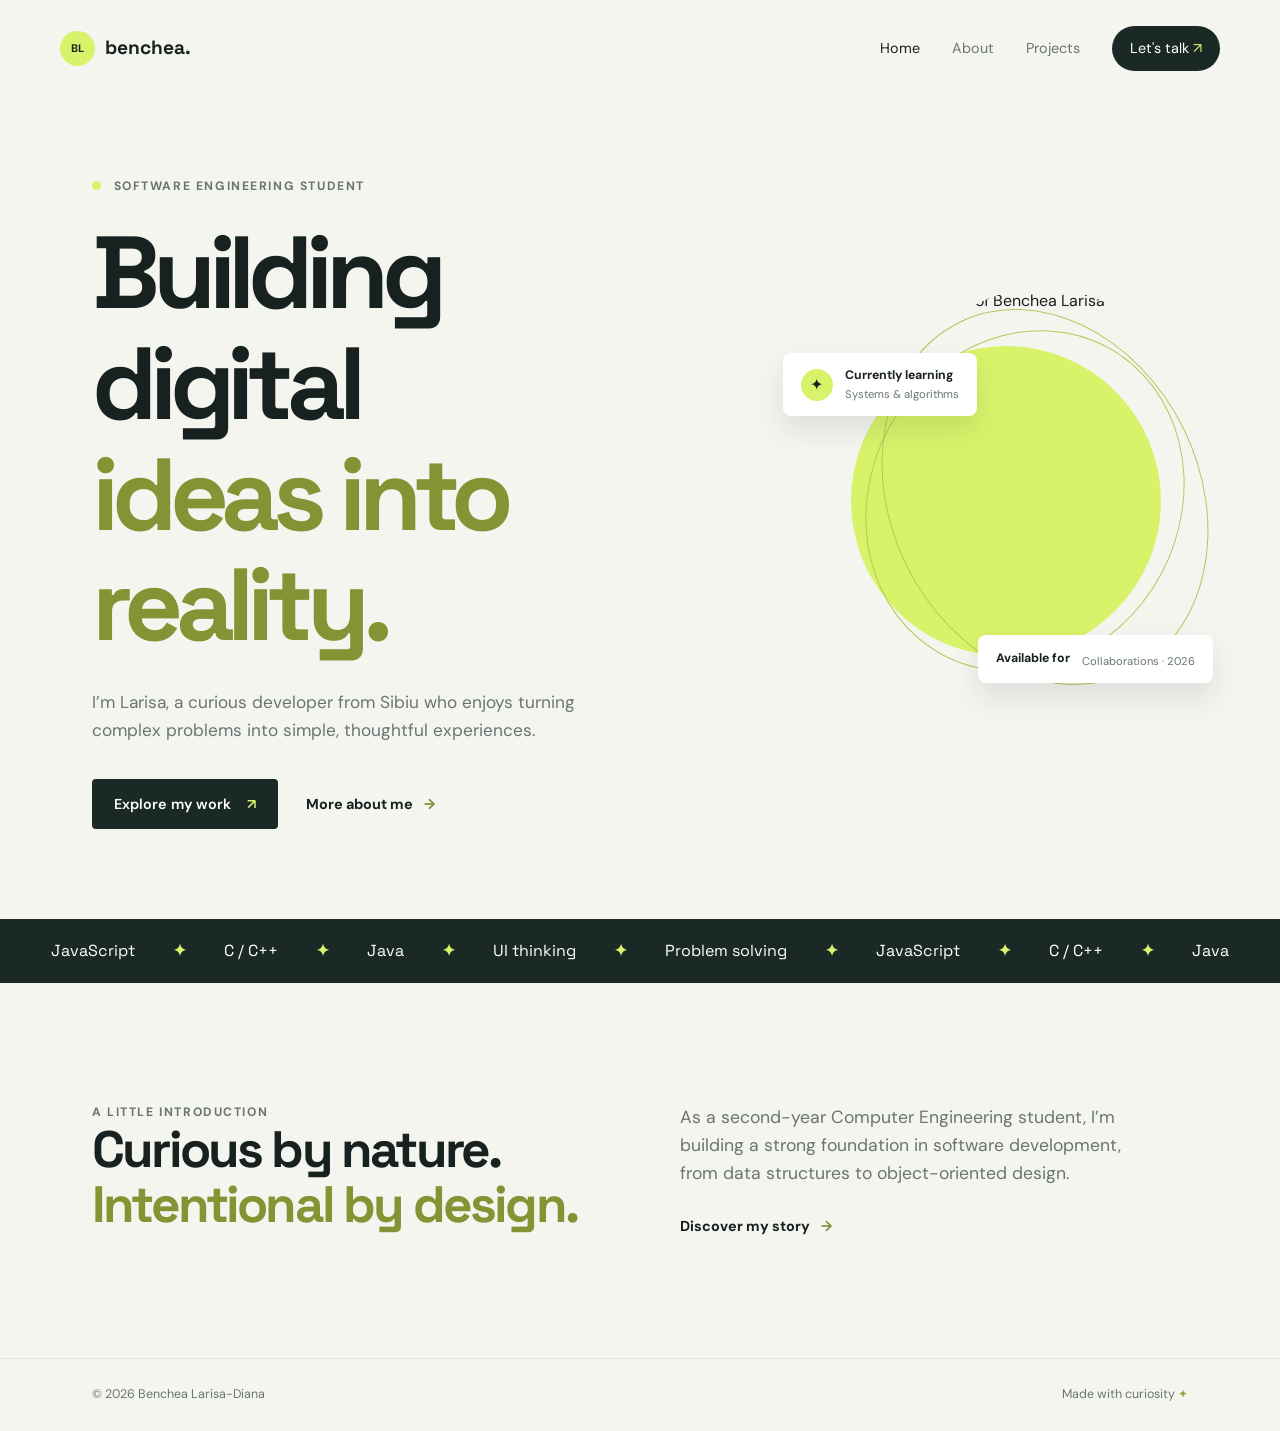
==== index.html @ 2c6b7c79 "major changes regarding the project: how it is structured, added multiple pages" ====
<!doctype html>
<html lang="en">
<head>
  <meta charset="UTF-8">
  <meta name="viewport" content="width=device-width, initial-scale=1">
  <meta name="description" content="Benchea Larisa-Diana — software engineering student and developer portfolio.">
  <title>Benchea Larisa-Diana | Portfolio</title>
  <link rel="preconnect" href="https://fonts.googleapis.com">
  <link rel="preconnect" href="https://fonts.gstatic.com" crossorigin>
  <link href="https://fonts.googleapis.com/css2?family=DM+Sans:wght@400;500;600;700&family=Space+Grotesk:wght@500;600;700&display=swap" rel="stylesheet">
  <link rel="stylesheet" href="css/style.css">
</head>
<body>
  <header class="site-header">
    <a class="brand" href="index.html" aria-label="Benchea Larisa-Diana home"><span>BL</span><strong>benchea.</strong></a>
    <button class="menu-toggle" type="button" aria-expanded="false" aria-controls="site-nav"><span></span><span></span><span></span><span class="sr-only">Toggle navigation</span></button>
    <nav id="site-nav" class="site-nav" aria-label="Main navigation">
      <a class="active" href="index.html">Home</a><a href="about.html">About</a><a href="projects.html">Projects</a><a class="nav-cta" href="contact.html">Let's talk <span aria-hidden="true">↗</span></a>
    </nav>
  </header>

  <main>
    <section class="hero container">
      <div class="hero-copy reveal">
        <p class="eyebrow"><span class="eyebrow-dot"></span> Software engineering student</p>
        <h1>Building digital<br><em>ideas into reality.</em></h1>
        <p class="hero-intro">I’m Larisa, a curious developer from Sibiu who enjoys turning complex problems into simple, thoughtful experiences.</p>
        <div class="button-row"><a class="button button-primary" href="projects.html">Explore my work <span aria-hidden="true">↗</span></a><a class="text-link" href="about.html">More about me <span aria-hidden="true">→</span></a></div>
      </div>
      <div class="hero-visual reveal">
        <div class="portrait-wrap"><img src="assets/profile.jpg" alt="Portrait of Benchea Larisa-Diana"><span class="orbit orbit-one"></span><span class="orbit orbit-two"></span></div>
        <div class="floating-note note-top"><span class="note-icon">✦</span><div><strong>Currently learning</strong><small>Systems &amp; algorithms</small></div></div>
        <div class="floating-note note-bottom"><strong>Available for</strong><small>Collaborations · 2026</small></div>
      </div>
    </section>

    <section class="marquee-band" aria-label="Skills">
      <div class="marquee-track"><span>JavaScript</span><b>✦</b><span>C / C++</span><b>✦</b><span>Java</span><b>✦</b><span>UI thinking</span><b>✦</b><span>Problem solving</span><b>✦</b><span>JavaScript</span><b>✦</b><span>C / C++</span><b>✦</b><span>Java</span></div>
    </section>

    <section class="intro-section container reveal">
      <div><p class="eyebrow">A little introduction</p><h2>Curious by nature.<br><em>Intentional by design.</em></h2></div>
      <div class="intro-text"><p>As a second-year Computer Engineering student, I’m building a strong foundation in software development, from data structures to object-oriented design.</p><a class="text-link" href="about.html">Discover my story <span aria-hidden="true">→</span></a></div>
    </section>
  </main>
  <footer class="site-footer"><div class="container footer-inner"><span>© <span data-year></span> Benchea Larisa-Diana</span><span>Made with curiosity <span class="accent">✦</span></span></div></footer>
  <script src="js/script.js"></script>
</body>
</html>
---- css/style.css ----
:root {
  --ink: #17211f;
  --muted: #687572;
  --paper: #f5f5f0;
  --card: #fff;
  --lime: #d8f36a;
  --line: #dfe4df;
  --dark: #1b2926;
}
* {
  box-sizing: border-box;
  margin: 0;
  padding: 0;
}
html {
  scroll-behavior: smooth;
}
body {
  background: var(--paper);
  color: var(--ink);
  font-family: "DM Sans", sans-serif;
  line-height: 1.6;
}
h1,
h2,
.brand strong {
  font-family: "Space Grotesk", sans-serif;
  line-height: 1.08;
}
h1 {
  font-size: clamp(3.3rem, 8vw, 7.5rem);
  letter-spacing: -0.07em;
}
h2 {
  font-size: clamp(2.1rem, 4vw, 4rem);
  letter-spacing: -0.055em;
}
em {
  color: #839435;
  font-style: normal;
}
.container {
  max-width: 1160px;
  margin: 0 auto;
  padding-left: 32px;
  padding-right: 32px;
}
.site-header {
  align-items: center;
  display: flex;
  justify-content: space-between;
  margin: auto;
  max-width: 1224px;
  padding: 26px 32px;
  position: relative;
  z-index: 10;
}
.brand {
  align-items: center;
  color: var(--ink);
  display: flex;
  gap: 10px;
  text-decoration: none;
}
.brand span {
  align-items: center;
  background: var(--lime);
  border-radius: 50%;
  display: flex;
  font-size: 11px;
  font-weight: 700;
  height: 35px;
  justify-content: center;
  width: 35px;
}
.brand strong {
  font-size: 1.2rem;
}
.site-nav {
  align-items: center;
  display: flex;
  gap: 32px;
}
.site-nav a {
  color: var(--muted);
  font-size: 0.9rem;
  text-decoration: none;
  transition: color 0.2s;
}
.site-nav a:hover,
.site-nav a.active {
  color: var(--ink);
}
.nav-cta {
  background: var(--dark);
  border-radius: 30px;
  color: #fff !important;
  padding: 11px 18px;
}
.nav-cta span {
  color: var(--lime);
}
.menu-toggle {
  background: none;
  border: 0;
  display: none;
}
.sr-only {
  height: 1px;
  overflow: hidden;
  position: absolute;
  width: 1px;
}
.hero {
  align-items: center;
  display: grid;
  gap: 50px;
  grid-template-columns: 1.1fr 0.9fr;
  min-height: 650px;
  padding-bottom: 90px;
  padding-top: 80px;
}
.eyebrow {
  color: var(--muted);
  font-size: 0.76rem;
  font-weight: 700;
  letter-spacing: 0.13em;
  text-transform: uppercase;
}
.eyebrow-dot {
  background: var(--lime);
  border-radius: 50%;
  display: inline-block;
  height: 9px;
  margin-right: 8px;
  width: 9px;
}
.hero h1 {
  margin: 22px 0 28px;
}
.hero-intro,
.page-lead {
  color: var(--muted);
  font-size: 1.08rem;
  max-width: 510px;
}
.button-row {
  align-items: center;
  display: flex;
  gap: 28px;
  margin-top: 35px;
}
.button {
  border: 0;
  border-radius: 4px;
  cursor: pointer;
  display: inline-block;
  font: 600 0.9rem "DM Sans";
  padding: 16px 22px;
  text-decoration: none;
  transition:
    transform 0.2s,
    box-shadow 0.2s;
}
.button:hover {
  box-shadow: 0 10px 20px #17211f1c;
  transform: translateY(-3px);
}
.button-primary {
  background: var(--dark);
  color: #fff;
}
.button-primary span {
  color: var(--lime);
  margin-left: 12px;
}
.text-link {
  color: var(--ink);
  font-size: 0.9rem;
  font-weight: 700;
  text-decoration: none;
}
.text-link span {
  color: #80913a;
  margin-left: 8px;
}
.hero-visual {
  justify-self: end;
  position: relative;
}
.portrait-wrap {
  height: 430px;
  position: relative;
  width: 365px;
}
.portrait-wrap:before {
  background: var(--lime);
  border-radius: 50%;
  content: "";
  height: 310px;
  left: 28px;
  position: absolute;
  top: 58px;
  width: 310px;
}
.portrait-wrap img {
  border-radius: 190px 190px 24px 24px;
  filter: grayscale(12%);
  height: 390px;
  object-fit: cover;
  position: absolute;
  right: 3px;
  top: 0;
  width: 285px;
  z-index: 1;
}
.orbit {
  border: 1px solid #b3c85a;
  border-radius: 50%;
  height: 390px;
  position: absolute;
  right: -12px;
  top: 14px;
  transform: rotate(-26deg);
  width: 310px;
}
.orbit-two {
  height: 350px;
  right: 8px;
  top: 38px;
  transform: rotate(28deg);
}
.floating-note {
  align-items: center;
  background: #fff;
  border-radius: 8px;
  box-shadow: 0 14px 28px #17211f1a;
  display: flex;
  gap: 12px;
  padding: 15px 18px;
  position: absolute;
  z-index: 2;
}
.floating-note strong,
.floating-note small {
  display: block;
  line-height: 1.25;
}
.floating-note strong {
  font-size: 0.77rem;
}
.floating-note small {
  color: var(--muted);
  font-size: 0.7rem;
  margin-top: 4px;
}
.note-top {
  left: -40px;
  top: 65px;
}
.note-icon {
  align-items: center;
  background: var(--lime);
  border-radius: 50%;
  display: flex;
  height: 32px;
  justify-content: center;
  width: 32px;
}
.note-bottom {
  bottom: 35px;
  right: -25px;
}
.marquee-band {
  background: var(--dark);
  color: #fff;
  overflow: hidden;
  padding: 19px 0;
}
.marquee-track {
  align-items: center;
  display: flex;
  gap: 38px;
  justify-content: center;
  min-width: max-content;
}
.marquee-track span {
  font-family: "Space Grotesk";
  font-size: 1rem;
}
.marquee-track b {
  color: var(--lime);
}
.intro-section {
  display: grid;
  gap: 80px;
  grid-template-columns: 1fr 1fr;
  padding-bottom: 120px;
  padding-top: 120px;
}
.intro-text {
  align-self: end;
  color: var(--muted);
  font-size: 1.1rem;
  max-width: 460px;
}
.intro-text .text-link {
  display: block;
  margin-top: 28px;
}
.site-footer {
  border-top: 1px solid var(--line);
  color: var(--muted);
  font-size: 0.78rem;
}
.footer-inner {
  display: flex;
  justify-content: space-between;
  padding-bottom: 26px;
  padding-top: 26px;
}
.accent {
  color: #93a840;
}
.page-hero {
  padding-bottom: 90px;
  padding-top: 100px;
}
.page-hero h1 {
  margin: 22px 0 24px;
}
.about-grid {
  align-items: center;
  display: grid;
  gap: 100px;
  grid-template-columns: 1fr 1fr;
  padding-bottom: 125px;
}
.about-photo {
  position: relative;
}
.about-photo img {
  height: 470px;
  object-fit: cover;
  width: 100%;
}
.photo-label {
  background: var(--lime);
  bottom: 0;
  font-size: 0.78rem;
  font-weight: 700;
  left: 0;
  padding: 13px 18px;
  position: absolute;
}
.photo-label span {
  margin-left: 25px;
}
.about-copy {
  color: var(--muted);
  font-size: 1.05rem;
}
.about-copy p + p {
  margin-top: 22px;
}
.signature {
  color: var(--ink);
  font-family: "Space Grotesk";
  font-size: 3rem;
  margin-top: 30px;
}
.signature span {
  color: #9bac40;
  font-size: 1.3rem;
}
.section-pad {
  background: #edf0e9;
  padding: 90px 0;
}
.timeline {
  margin-top: 50px;
}
.timeline-item {
  border-top: 1px solid #cdd5cc;
  display: grid;
  gap: 50px;
  grid-template-columns: 150px 1fr;
  padding: 30px 0;
}
.timeline-date {
  color: #89933f;
  font-size: 0.78rem;
  font-weight: 700;
  letter-spacing: 0.05em;
  text-transform: uppercase;
}
.timeline-item h2 {
  font-size: 1.5rem;
}
.timeline-place {
  color: #89933f;
  font-size: 0.83rem;
  margin: 8px 0;
}
.timeline-item p:last-child {
  color: var(--muted);
  max-width: 600px;
}
.skills-section {
  display: grid;
  gap: 90px;
  grid-template-columns: 1fr 1fr;
  padding-bottom: 120px;
  padding-top: 120px;
}
.skill-list {
  display: grid;
  grid-template-columns: 1fr 1fr;
}
.skill-list span {
  border-bottom: 1px solid var(--line);
  color: var(--muted);
  font-size: 0.8rem;
  padding: 20px 0;
}
.skill-list strong {
  color: var(--ink);
  display: block;
  font-size: 1rem;
  margin-top: 5px;
}
.projects-section {
  padding-bottom: 120px;
}
.project-toolbar {
  align-items: center;
  border-bottom: 1px solid var(--line);
  display: flex;
  justify-content: space-between;
  margin-bottom: 35px;
  padding-bottom: 18px;
}
.filter-group {
  display: flex;
  gap: 8px;
}
.filter-button {
  background: transparent;
  border: 1px solid transparent;
  border-radius: 30px;
  color: var(--muted);
  cursor: pointer;
  font: 500 0.8rem "DM Sans";
  padding: 9px 15px;
}
.filter-button:hover,
.filter-button.active {
  background: var(--lime);
  color: var(--ink);
}
.github-link {
  color: var(--ink);
  font-size: 0.82rem;
  font-weight: 700;
  text-decoration: none;
}
.github-link span {
  color: #82933a;
  margin-left: 8px;
}
.project-grid {
  display: grid;
  gap: 18px;
  grid-template-columns: repeat(3, 1fr);
}
.project-card {
  background: var(--card);
  border: 1px solid var(--line);
  display: flex;
  flex-direction: column;
  min-height: 290px;
  padding: 25px;
  transition:
    transform 0.25s,
    box-shadow 0.25s;
}
.project-card:hover {
  box-shadow: 0 16px 30px #17211f12;
  transform: translateY(-6px);
}
.project-number {
  color: #90a13b;
  font-size: 1.3rem;
  text-align: right;
}
.project-card h2 {
  font-size: 1.45rem;
  margin: 18px 0 12px;
}
.project-card p {
  color: var(--muted);
  font-size: 0.88rem;
}
.project-meta {
  border-top: 1px solid var(--line);
  color: var(--muted);
  display: flex;
  font-size: 0.72rem;
  gap: 16px;
  margin-top: auto;
  padding-top: 15px;
}
.project-card > a {
  color: var(--ink);
  font-size: 0.8rem;
  font-weight: 700;
  margin-top: 18px;
  text-decoration: none;
}
.project-card > a span {
  color: #91a23e;
  margin-left: 7px;
}
.loading-state {
  text-align: center;
}
.spinner {
  border: 3px solid var(--line);
  border-radius: 50%;
  border-top-color: #91a23e;
  display: inline-block;
  height: 34px;
  width: 34px;
  animation: spin 0.8s linear infinite;
}
.loading-state p {
  color: var(--muted);
  margin-top: 15px;
}
.empty-state,
.status-message {
  color: var(--muted);
  padding: 35px 0;
}
.contact-layout {
  display: grid;
  gap: 100px;
  grid-template-columns: 1fr 1fr;
  padding-bottom: 130px;
  padding-top: 110px;
}
.contact-copy > p:not(.eyebrow) {
  color: var(--muted);
  font-size: 1.05rem;
  margin-top: 26px;
  max-width: 390px;
}
.contact-details {
  display: flex;
  flex-direction: column;
  gap: 16px;
  margin-top: 48px;
}
.contact-details a {
  color: var(--ink);
  font-weight: 600;
  text-decoration: none;
}
.contact-details span {
  color: #8d9e3a;
  margin-left: 8px;
}
.contact-form {
  background: var(--card);
  padding: 35px;
}
.form-row {
  margin-bottom: 23px;
}
.form-row label {
  display: block;
  font-size: 0.8rem;
  font-weight: 700;
  margin-bottom: 8px;
}
.form-row label span {
  color: #92a33b;
}
.form-row input,
.form-row textarea {
  background: #fbfcf9;
  border: 1px solid var(--line);
  border-radius: 2px;
  color: var(--ink);
  font: inherit;
  outline: none;
  padding: 13px;
  width: 100%;
}
.form-row textarea {
  resize: vertical;
}
.form-row input:focus,
.form-row textarea:focus {
  border-color: #9caf43;
  box-shadow: 0 0 0 3px #d8f36a55;
}
.form-row input.invalid,
.form-row textarea.invalid {
  border-color: #b84e4e;
}
.field-error {
  color: #b84e4e;
  display: block;
  font-size: 0.74rem;
  min-height: 18px;
}
.form-status {
  font-size: 0.82rem;
  margin-top: 16px;
}
.form-status.error {
  color: #b84e4e;
}
.form-status.success {
  color: #638019;
}
.hidden {
  display: none;
}
@keyframes spin {
  to {
    transform: rotate(360deg);
  }
}
.reveal {
  opacity: 0;
  transform: translateY(20px);
  transition:
    opacity 0.7s ease,
    transform 0.7s ease;
}
.reveal.visible {
  opacity: 1;
  transform: none;
}
@media (max-width: 800px) {
  .site-header {
    padding: 20px;
  }
  .menu-toggle {
    display: flex;
    flex-direction: column;
    gap: 4px;
  }
  .menu-toggle span:not(.sr-only) {
    background: var(--ink);
    height: 2px;
    width: 24px;
  }
  .site-nav {
    background: var(--paper);
    border-bottom: 1px solid var(--line);
    display: none;
    flex-direction: column;
    gap: 22px;
    left: 0;
    padding: 25px 20px;
    position: absolute;
    right: 0;
    top: 75px;
  }
  .site-nav.open {
    display: flex;
  }
  .hero,
  .about-grid,
  .skills-section,
  .contact-layout,
  .intro-section {
    gap: 45px;
    grid-template-columns: 1fr;
  }
  .hero {
    padding-top: 55px;
  }
  .hero-visual {
    justify-self: center;
    order: -1;
    transform: scale(0.85);
    margin: -30px 0;
  }
  .intro-section {
    padding-bottom: 80px;
    padding-top: 80px;
  }
  .page-hero {
    padding-bottom: 60px;
    padding-top: 70px;
  }
  .project-grid {
    grid-template-columns: repeat(2, 1fr);
  }
  .contact-layout {
    padding-bottom: 80px;
    padding-top: 70px;
  }
  .timeline-item {
    gap: 15px;
    grid-template-columns: 100px 1fr;
  }
}
@media (max-width: 520px) {
  h1 {
    font-size: 3.35rem;
  }
  .container {
    padding-left: 20px;
    padding-right: 20px;
  }
  .hero-visual {
    margin-left: -25px;
    transform: scale(0.7);
  }
  .hero {
    margin-bottom: -40px;
  }
  .button-row {
    align-items: flex-start;
    flex-direction: column;
    gap: 18px;
  }
  .about-photo img {
    height: 350px;
  }
  .project-toolbar {
    align-items: flex-start;
    flex-direction: column;
    gap: 18px;
  }
  .filter-group {
    flex-wrap: wrap;
  }
  .project-grid {
    grid-template-columns: 1fr;
  }
  .timeline-item {
    display: block;
  }
  .timeline-date {
    margin-bottom: 12px;
  }
  .skill-list {
    grid-template-columns: 1fr;
  }
  .footer-inner {
    align-items: flex-start;
    flex-direction: column;
    gap: 8px;
  }
}
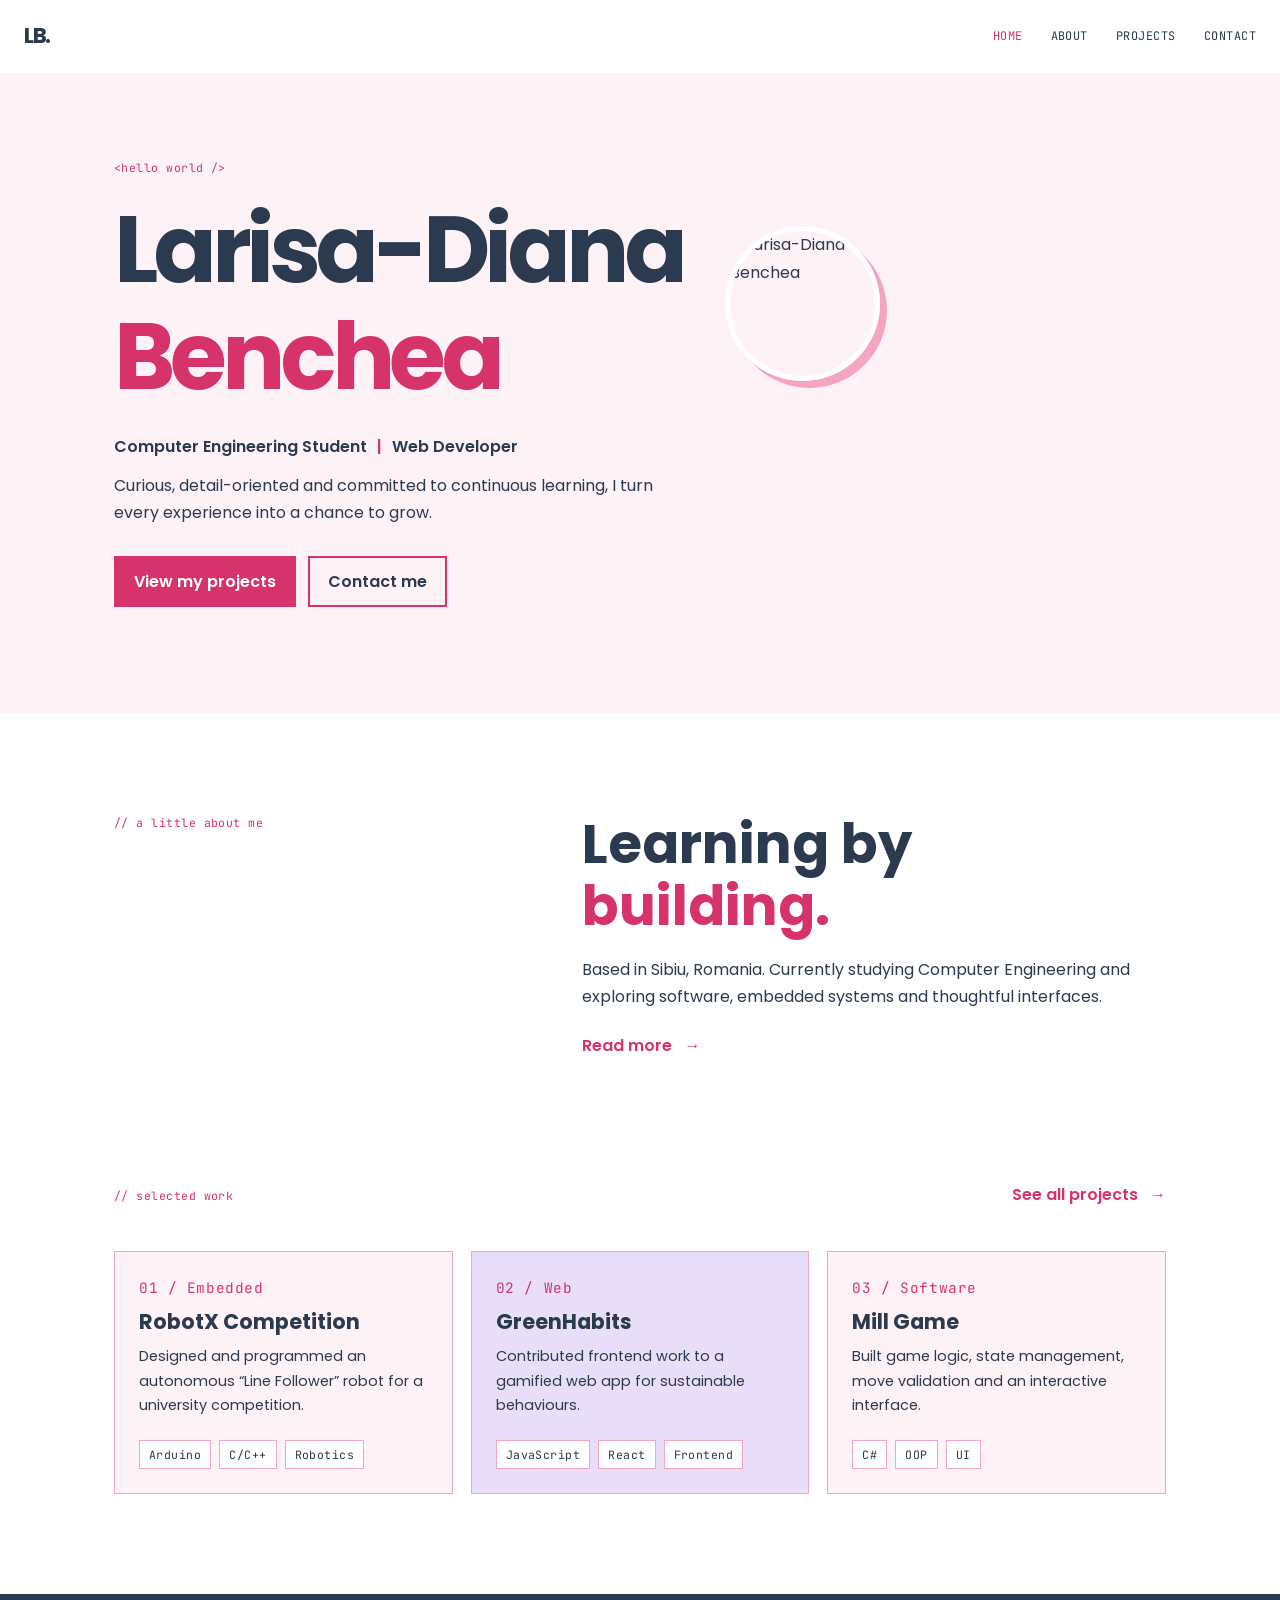
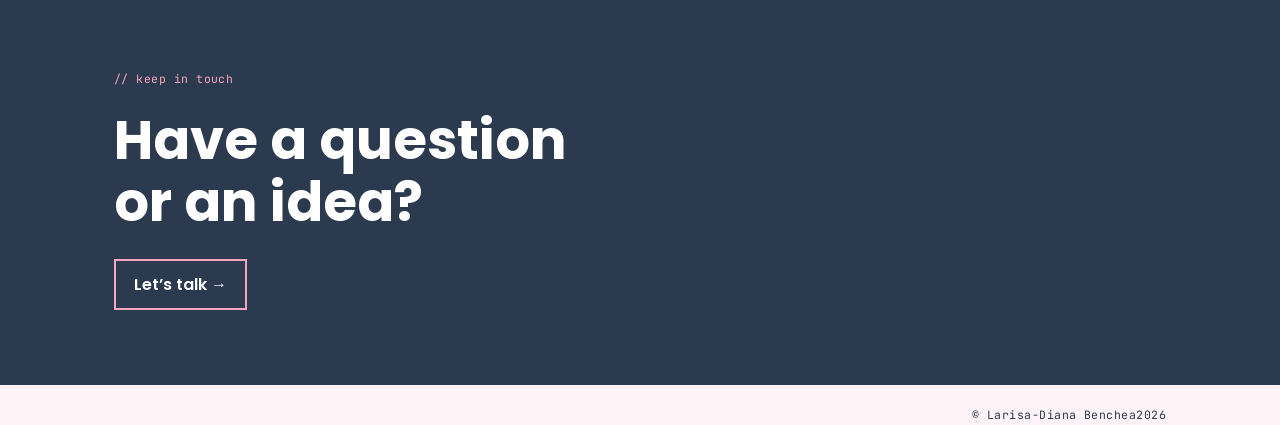
==== commit 570a7ee9: "redid the design" ====
--- a/index.html
+++ b/index.html
@@ -3,47 +3,54 @@
 <head>
   <meta charset="UTF-8">
   <meta name="viewport" content="width=device-width, initial-scale=1">
-  <meta name="description" content="Benchea Larisa-Diana — software engineering student and developer portfolio.">
-  <title>Benchea Larisa-Diana | Portfolio</title>
+  <meta name="description" content="Larisa-Diana Benchea, Computer Engineering student and web developer from Sibiu, Romania.">
+  <meta property="og:title" content="Larisa-Diana Benchea | Computer Engineering Student">
+  <meta property="og:description" content="Computer Engineering student and web developer from Sibiu, Romania.">
+  <meta property="og:type" content="website">
+  <title>Larisa-Diana Benchea | Home</title>
   <link rel="preconnect" href="https://fonts.googleapis.com">
   <link rel="preconnect" href="https://fonts.gstatic.com" crossorigin>
-  <link href="https://fonts.googleapis.com/css2?family=DM+Sans:wght@400;500;600;700&family=Space+Grotesk:wght@500;600;700&display=swap" rel="stylesheet">
+  <link href="https://fonts.googleapis.com/css2?family=JetBrains+Mono:wght@400;500&family=Poppins:wght@400;500;600;700&display=swap" rel="stylesheet">
   <link rel="stylesheet" href="css/style.css">
+  <script src="js/script.js" defer></script>
 </head>
 <body>
+  <a class="skip-link" href="#main-content">Skip to main content</a>
   <header class="site-header">
-    <a class="brand" href="index.html" aria-label="Benchea Larisa-Diana home"><span>BL</span><strong>benchea.</strong></a>
-    <button class="menu-toggle" type="button" aria-expanded="false" aria-controls="site-nav"><span></span><span></span><span></span><span class="sr-only">Toggle navigation</span></button>
+    <a class="logo" href="index.html" aria-label="Larisa Benchea home">LB.</a>
+    <button class="menu-toggle" type="button" aria-label="Open menu" aria-expanded="false" aria-controls="site-nav">
+      <span aria-hidden="true"></span><span aria-hidden="true"></span><span aria-hidden="true"></span>
+    </button>
     <nav id="site-nav" class="site-nav" aria-label="Main navigation">
-      <a class="active" href="index.html">Home</a><a href="about.html">About</a><a href="projects.html">Projects</a><a class="nav-cta" href="contact.html">Let's talk <span aria-hidden="true">↗</span></a>
+      <a href="index.html" aria-current="page">Home</a><a href="about.html">About</a><a href="projects.html">Projects</a><a href="contact.html">Contact</a>
     </nav>
   </header>
-
-  <main>
-    <section class="hero container">
-      <div class="hero-copy reveal">
-        <p class="eyebrow"><span class="eyebrow-dot"></span> Software engineering student</p>
-        <h1>Building digital<br><em>ideas into reality.</em></h1>
-        <p class="hero-intro">I’m Larisa, a curious developer from Sibiu who enjoys turning complex problems into simple, thoughtful experiences.</p>
-        <div class="button-row"><a class="button button-primary" href="projects.html">Explore my work <span aria-hidden="true">↗</span></a><a class="text-link" href="about.html">More about me <span aria-hidden="true">→</span></a></div>
-      </div>
-      <div class="hero-visual reveal">
-        <div class="portrait-wrap"><img src="assets/profile.jpg" alt="Portrait of Benchea Larisa-Diana"><span class="orbit orbit-one"></span><span class="orbit orbit-two"></span></div>
-        <div class="floating-note note-top"><span class="note-icon">✦</span><div><strong>Currently learning</strong><small>Systems &amp; algorithms</small></div></div>
-        <div class="floating-note note-bottom"><strong>Available for</strong><small>Collaborations · 2026</small></div>
+  <main id="main-content">
+    <section class="hero">
+      <div class="container hero-inner">
+        <div class="hero-copy reveal">
+          <p class="code-label">&lt;hello world /&gt;</p>
+          <div class="hero-name"><h1>Larisa-Diana<br><span>Benchea</span></h1><img class="hero-profile" src="assets/profile.jpg" alt="Larisa-Diana Benchea" width="1365" height="1065"></div>
+          <p class="hero-role">Computer Engineering Student <span>|</span> Web Developer</p>
+          <p class="hero-text">Curious, detail-oriented and committed to continuous learning, I turn every experience into a chance to grow.</p>
+          <div class="hero-actions"><a class="button button-primary" href="projects.html">View my projects</a><a class="button button-outline" href="contact.html">Contact me</a></div>
+        </div>
       </div>
     </section>
-
-    <section class="marquee-band" aria-label="Skills">
-      <div class="marquee-track"><span>JavaScript</span><b>✦</b><span>C / C++</span><b>✦</b><span>Java</span><b>✦</b><span>UI thinking</span><b>✦</b><span>Problem solving</span><b>✦</b><span>JavaScript</span><b>✦</b><span>C / C++</span><b>✦</b><span>Java</span></div>
+    <section class="intro-section container reveal">
+      <p class="section-kicker">// a little about me</p>
+      <div><h2>Learning by<br><em>building.</em></h2><p>Based in Sibiu, Romania. Currently studying Computer Engineering and exploring software, embedded systems and thoughtful interfaces.</p><a class="arrow-link" href="about.html">Read more <span>→</span></a></div>
     </section>
-
-    <section class="intro-section container reveal">
-      <div><p class="eyebrow">A little introduction</p><h2>Curious by nature.<br><em>Intentional by design.</em></h2></div>
-      <div class="intro-text"><p>As a second-year Computer Engineering student, I’m building a strong foundation in software development, from data structures to object-oriented design.</p><a class="text-link" href="about.html">Discover my story <span aria-hidden="true">→</span></a></div>
+    <section class="featured-section container">
+      <div class="section-heading"><p class="section-kicker">// selected work</p><a class="arrow-link" href="projects.html">See all projects <span>→</span></a></div>
+      <div class="project-grid featured-grid">
+        <article class="project-card reveal"><p class="project-category">01 / Embedded</p><h3>RobotX Competition</h3><p>Designed and programmed an autonomous “Line Follower” robot for a university competition.</p><div class="tags"><span>Arduino</span><span>C/C++</span><span>Robotics</span></div></article>
+        <article class="project-card reveal"><p class="project-category">02 / Web</p><h3>GreenHabits</h3><p>Contributed frontend work to a gamified web app for sustainable behaviours.</p><div class="tags"><span>JavaScript</span><span>React</span><span>Frontend</span></div></article>
+        <article class="project-card reveal"><p class="project-category">03 / Software</p><h3>Mill Game</h3><p>Built game logic, state management, move validation and an interactive interface.</p><div class="tags"><span>C#</span><span>OOP</span><span>UI</span></div></article>
+      </div>
     </section>
+    <section class="home-cta"><div class="container"><p class="section-kicker">// keep in touch</p><h2>Have a question<br>or an idea?</h2><a class="button button-light" href="contact.html">Let’s talk <span>→</span></a></div></section>
   </main>
-  <footer class="site-footer"><div class="container footer-inner"><span>© <span data-year></span> Benchea Larisa-Diana</span><span>Made with curiosity <span class="accent">✦</span></span></div></footer>
-  <script src="js/script.js"></script>
+  <footer class="site-footer"><div class="container"><span>© <span data-year> 2026 </span> Larisa-Diana Benchea </span></div></footer>
 </body>
 </html>
--- a/css/style.css
+++ b/css/style.css
@@ -1,761 +1,153 @@
 :root {
-  --ink: #17211f;
-  --muted: #687572;
-  --paper: #f5f5f0;
-  --card: #fff;
-  --lime: #d8f36a;
-  --line: #dfe4df;
-  --dark: #1b2926;
+  --blush: #fdf2f6;
+  --rose: #f4a6c0;
+  --rose-deep: #d6336c;
+  --lilac: #e9defa;
+  --ink: #2b3a4f;
+  --white: #ffffff;
+  --mono: "JetBrains Mono", monospace;
+  --body: "Poppins", sans-serif;
+  --content: 1100px;
 }
-* {
-  box-sizing: border-box;
-  margin: 0;
-  padding: 0;
+
+* { box-sizing: border-box; margin: 0; padding: 0; }
+html { scroll-behavior: smooth; scroll-padding-top: 90px; }
+body { background: var(--white); color: var(--ink); font: 16px/1.7 var(--body); }
+::selection { background: var(--rose); color: var(--ink); }
+a { color: var(--rose-deep); text-decoration: none; }
+a:hover { text-decoration: underline; }
+a:focus-visible, button:focus-visible, input:focus-visible, textarea:focus-visible { outline: 3px solid var(--rose-deep); outline-offset: 3px; }
+h1, h2, h3 { line-height: 1.15; }
+h1 { font-size: clamp(2.7rem, 8vw, 5.8rem); letter-spacing: -0.055em; }
+h2 { font-size: clamp(2rem, 5vw, 3.4rem); }
+h3 { font-size: 1.3rem; }
+em { color: var(--rose-deep); font-style: normal; }
+.container { margin: auto; max-width: var(--content); padding-left: 24px; padding-right: 24px; }
+.skip-link { background: var(--ink); color: var(--white); left: 12px; padding: 8px 12px; position: absolute; top: -100px; z-index: 10; }
+.skip-link:focus { top: 12px; }
+
+.site-header { align-items: center; background: var(--white); display: flex; justify-content: space-between; padding: 18px 24px; position: sticky; top: 0; z-index: 5; }
+.logo { color: var(--ink); font-size: 1.35rem; font-weight: 700; letter-spacing: -0.06em; }
+.site-nav { align-items: center; display: flex; gap: 28px; }
+.site-nav a { color: var(--ink); font: 0.74rem var(--mono); letter-spacing: .04em; text-transform: uppercase; }
+.site-nav a[aria-current="page"] { color: var(--rose-deep); }
+.menu-toggle { background: none; border: 0; display: none; padding: 8px; }
+.menu-toggle span { background: var(--ink); display: block; height: 2px; margin: 4px 0; width: 24px; }
+
+.hero { background: var(--blush); overflow: hidden; }
+.hero-inner { min-height: 640px; padding-bottom: 85px; padding-top: 85px; }
+.code-label, .section-kicker, .project-category, .tags, .timeline-date, .site-footer, .filter-button, .form-row label, .field-error, .message-meta, .project-count { font-family: var(--mono); font-size: .72rem; letter-spacing: .04em; }
+.code-label, .section-kicker { color: var(--rose-deep); margin-bottom: 20px; }
+.hero h1 span { color: var(--rose-deep); }
+.hero-name { align-items: center; display: flex; gap: 42px; }
+.hero-profile { border: 5px solid var(--white); border-radius: 50%; box-shadow: 7px 7px 0 var(--rose); display: block; flex: 0 0 155px; height: 155px; object-fit: cover; object-position: center 30%; overflow: hidden; width: 155px; }
+.hero-role { font-weight: 600; margin-top: 22px; }
+.hero-role span { color: var(--rose-deep); margin: 0 6px; }
+.hero-text, .page-lead { margin-top: 12px; max-width: 580px; }
+.hero-actions { display: flex; flex-wrap: wrap; gap: 12px; margin-top: 30px; }
+.button { border: 2px solid var(--rose-deep); display: inline-block; font-weight: 600; min-height: 44px; padding: 10px 18px; transition: transform 150ms, background 150ms, color 150ms; }
+.button:hover { text-decoration: none; transform: translateY(-2px); }
+.button-primary { background: var(--rose-deep); color: var(--white); }
+.button-primary:hover { background: var(--ink); border-color: var(--ink); }
+.button-outline { color: var(--ink); }
+.button-outline:hover { background: var(--white); }
+
+.intro-section { display: grid; gap: 60px; grid-template-columns: .7fr 1fr; padding-bottom: 100px; padding-top: 100px; }
+.intro-section h2 { margin-bottom: 18px; }
+.arrow-link { display: inline-block; font-weight: 600; margin-top: 22px; }
+.arrow-link span { margin-left: 8px; }
+.section-heading { align-items: baseline; display: flex; justify-content: space-between; }
+.featured-section { padding-bottom: 100px; }
+.project-grid { display: grid; gap: 18px; grid-template-columns: repeat(3, 1fr); margin-top: 25px; }
+.project-card { background: var(--blush); border: 1px solid var(--rose); padding: 24px; transition: transform 150ms, box-shadow 150ms; }
+.project-card:nth-child(2) { background: var(--lilac); border-color: var(--rose); }
+.project-card:nth-child(3) { background: var(--blush); }
+.project-card:hover { box-shadow: 7px 7px 0 var(--rose); transform: translateY(-4px); }
+.project-card h2, .project-card h3 { margin: 10px 0; }
+.project-card p { font-size: .9rem; }
+.project-category { color: var(--rose-deep); }
+.tags { display: flex; flex-wrap: wrap; gap: 8px; margin-top: 22px; }
+.tags span, .chip-list span { background: var(--white); border: 1px solid var(--rose); color: var(--ink); padding: 4px 9px; }
+.home-cta { background: var(--ink); color: var(--white); padding: 75px 0; }
+.home-cta .section-kicker { color: var(--rose); }
+.home-cta h2 { margin-bottom: 25px; }
+.button-light { border-color: var(--rose); color: var(--white); }
+.button-light:hover { background: var(--rose); color: var(--ink); }
+.site-footer { background: var(--blush); padding: 20px 0; }
+.site-footer span { float: right; }
+
+.page-hero { background: var(--blush); padding-bottom: 75px; padding-top: 75px; }
+.content-section { padding-bottom: 85px; padding-top: 85px; }
+.profile-copy { font-size: 1.15rem; max-width: 700px; }
+.tinted-section { background: var(--lilac); }
+.timeline { border-left: 2px solid var(--rose-deep); margin-top: 25px; }
+.timeline-item { display: grid; gap: 28px; grid-template-columns: 150px 1fr; padding: 22px 0 22px 28px; }
+.timeline-item + .timeline-item { border-top: 1px solid var(--rose); }
+.timeline-date { color: var(--rose-deep); padding-top: 4px; }
+.timeline-place { color: var(--rose-deep); font-size: .88rem; margin: 5px 0; }
+.timeline-item p:last-child { font-size: .92rem; }
+.skills-layout { display: grid; gap: 70px; grid-template-columns: 1fr 1fr; }
+.chip-list { display: flex; flex-wrap: wrap; gap: 9px; margin-top: 25px; }
+.skills-side { border-left: 2px solid var(--rose); padding-left: 25px; }
+.skills-side h3 { margin-bottom: 8px; }
+.skills-side h3 + p { margin-bottom: 28px; }
+
+.filter-bar { border-bottom: 1px solid var(--rose); display: flex; flex-wrap: wrap; gap: 18px; padding-bottom: 15px; }
+.filter-button { background: none; border: 0; color: var(--ink); cursor: pointer; min-height: 44px; padding: 8px; }
+.filter-button[aria-pressed="true"] { color: var(--rose-deep); font-weight: 600; }
+.project-count { color: var(--rose-deep); margin: 17px 0 0; }
+.all-projects { grid-template-columns: repeat(2, 1fr); margin-top: 18px; }
+.all-projects .project-card { display: flex; flex-direction: column; }
+.project-links { display: flex; gap: 18px; margin-top: 25px; }
+.empty-state { background: var(--blush); margin-top: 18px; padding: 18px; }
+
+.contact-section { display: grid; gap: 60px; grid-template-columns: .7fr 1fr; padding-bottom: 110px; padding-top: 90px; }
+.contact-details { display: flex; flex-direction: column; gap: 10px; }
+.contact-details a:first-of-type { font-size: 1.15rem; font-weight: 600; }
+.contact-form { background: var(--blush); padding: 30px; }
+.form-row { margin-bottom: 18px; }
+.form-row label { display: block; margin-bottom: 5px; }
+.form-row input, .form-row textarea { background: var(--white); border: 1px solid var(--rose); color: var(--ink); font: inherit; padding: 11px; width: 100%; }
+.form-row textarea { resize: vertical; }
+.form-row input:focus, .form-row textarea:focus { border-color: var(--rose-deep); }
+.field-error { color: var(--rose-deep); display: block; min-height: 18px; }
+.invalid { border-color: var(--rose-deep) !important; }
+.valid { border-color: var(--rose-deep) !important; }
+.message-meta { align-items: baseline; display: flex; justify-content: space-between; }
+#message-count.near-limit { color: var(--rose-deep); }
+.form-status { margin: 0 0 15px; }
+.form-status.error { color: var(--rose-deep); }
+.form-status.success { color: var(--ink); }
+
+.reveal { opacity: 0; transform: translateY(14px); transition: opacity 400ms, transform 400ms; }
+.reveal.visible { opacity: 1; transform: none; }
+[hidden] { display: none !important; }
+
+@media (max-width: 760px) {
+  .site-header { padding: 13px 18px; }
+  .menu-toggle { display: block; }
+  .site-nav { background: var(--white); display: flex; flex-direction: column; gap: 4px; left: 0; max-height: 0; opacity: 0; overflow: hidden; padding: 0 18px; pointer-events: none; position: absolute; right: 0; top: 60px; transform: translateY(-8px); transition: max-height 180ms ease, opacity 180ms ease, padding 180ms ease, transform 180ms ease, visibility 180ms ease; visibility: hidden; }
+  .site-nav.open { max-height: 260px; opacity: 1; padding-bottom: 14px; padding-top: 14px; pointer-events: auto; transform: translateY(0); visibility: visible; }
+  .site-nav a { min-height: 44px; padding: 9px 0; }
+  .menu-toggle span { transition: transform 180ms ease, opacity 180ms ease; }
+  .menu-toggle.active span:first-child { transform: translateY(6px) rotate(45deg); }
+  .menu-toggle.active span:nth-child(2) { opacity: 0; }
+  .menu-toggle.active span:last-child { transform: translateY(-6px) rotate(-45deg); }
+  .intro-section, .skills-layout, .contact-section { display: block; }
+  .hero-inner { min-height: 0; padding-bottom: 75px; padding-top: 75px; }
+  .hero-name { align-items: flex-start; flex-direction: column; gap: 20px; }
+  .hero-profile { flex-basis: 120px; height: 120px; width: 120px; }
+  .intro-section > div { margin-top: 30px; }
+  .project-grid, .all-projects { grid-template-columns: 1fr; }
+  .section-heading { align-items: flex-start; flex-direction: column; gap: 10px; }
+  .timeline-item { gap: 12px; grid-template-columns: 1fr; padding-left: 18px; }
+  .skills-side { border-left: 0; border-top: 2px solid var(--rose); margin-top: 35px; padding-left: 0; padding-top: 25px; }
+  .contact-section { padding-bottom: 75px; padding-top: 65px; }
+  .contact-form { margin-top: 40px; }
+  .site-footer span { display: block; float: none; margin-top: 7px; }
 }
-html {
-  scroll-behavior: smooth;
+
+@media (prefers-reduced-motion: reduce) {
+  *, *::before, *::after { scroll-behavior: auto !important; transition-duration: .01ms !important; }
+  .reveal { opacity: 1; transform: none; }
 }
-body {
-  background: var(--paper);
-  color: var(--ink);
-  font-family: "DM Sans", sans-serif;
-  line-height: 1.6;
-}
-h1,
-h2,
-.brand strong {
-  font-family: "Space Grotesk", sans-serif;
-  line-height: 1.08;
-}
-h1 {
-  font-size: clamp(3.3rem, 8vw, 7.5rem);
-  letter-spacing: -0.07em;
-}
-h2 {
-  font-size: clamp(2.1rem, 4vw, 4rem);
-  letter-spacing: -0.055em;
-}
-em {
-  color: #839435;
-  font-style: normal;
-}
-.container {
-  max-width: 1160px;
-  margin: 0 auto;
-  padding-left: 32px;
-  padding-right: 32px;
-}
-.site-header {
-  align-items: center;
-  display: flex;
-  justify-content: space-between;
-  margin: auto;
-  max-width: 1224px;
-  padding: 26px 32px;
-  position: relative;
-  z-index: 10;
-}
-.brand {
-  align-items: center;
-  color: var(--ink);
-  display: flex;
-  gap: 10px;
-  text-decoration: none;
-}
-.brand span {
-  align-items: center;
-  background: var(--lime);
-  border-radius: 50%;
-  display: flex;
-  font-size: 11px;
-  font-weight: 700;
-  height: 35px;
-  justify-content: center;
-  width: 35px;
-}
-.brand strong {
-  font-size: 1.2rem;
-}
-.site-nav {
-  align-items: center;
-  display: flex;
-  gap: 32px;
-}
-.site-nav a {
-  color: var(--muted);
-  font-size: 0.9rem;
-  text-decoration: none;
-  transition: color 0.2s;
-}
-.site-nav a:hover,
-.site-nav a.active {
-  color: var(--ink);
-}
-.nav-cta {
-  background: var(--dark);
-  border-radius: 30px;
-  color: #fff !important;
-  padding: 11px 18px;
-}
-.nav-cta span {
-  color: var(--lime);
-}
-.menu-toggle {
-  background: none;
-  border: 0;
-  display: none;
-}
-.sr-only {
-  height: 1px;
-  overflow: hidden;
-  position: absolute;
-  width: 1px;
-}
-.hero {
-  align-items: center;
-  display: grid;
-  gap: 50px;
-  grid-template-columns: 1.1fr 0.9fr;
-  min-height: 650px;
-  padding-bottom: 90px;
-  padding-top: 80px;
-}
-.eyebrow {
-  color: var(--muted);
-  font-size: 0.76rem;
-  font-weight: 700;
-  letter-spacing: 0.13em;
-  text-transform: uppercase;
-}
-.eyebrow-dot {
-  background: var(--lime);
-  border-radius: 50%;
-  display: inline-block;
-  height: 9px;
-  margin-right: 8px;
-  width: 9px;
-}
-.hero h1 {
-  margin: 22px 0 28px;
-}
-.hero-intro,
-.page-lead {
-  color: var(--muted);
-  font-size: 1.08rem;
-  max-width: 510px;
-}
-.button-row {
-  align-items: center;
-  display: flex;
-  gap: 28px;
-  margin-top: 35px;
-}
-.button {
-  border: 0;
-  border-radius: 4px;
-  cursor: pointer;
-  display: inline-block;
-  font: 600 0.9rem "DM Sans";
-  padding: 16px 22px;
-  text-decoration: none;
-  transition:
-    transform 0.2s,
-    box-shadow 0.2s;
-}
-.button:hover {
-  box-shadow: 0 10px 20px #17211f1c;
-  transform: translateY(-3px);
-}
-.button-primary {
-  background: var(--dark);
-  color: #fff;
-}
-.button-primary span {
-  color: var(--lime);
-  margin-left: 12px;
-}
-.text-link {
-  color: var(--ink);
-  font-size: 0.9rem;
-  font-weight: 700;
-  text-decoration: none;
-}
-.text-link span {
-  color: #80913a;
-  margin-left: 8px;
-}
-.hero-visual {
-  justify-self: end;
-  position: relative;
-}
-.portrait-wrap {
-  height: 430px;
-  position: relative;
-  width: 365px;
-}
-.portrait-wrap:before {
-  background: var(--lime);
-  border-radius: 50%;
-  content: "";
-  height: 310px;
-  left: 28px;
-  position: absolute;
-  top: 58px;
-  width: 310px;
-}
-.portrait-wrap img {
-  border-radius: 190px 190px 24px 24px;
-  filter: grayscale(12%);
-  height: 390px;
-  object-fit: cover;
-  position: absolute;
-  right: 3px;
-  top: 0;
-  width: 285px;
-  z-index: 1;
-}
-.orbit {
-  border: 1px solid #b3c85a;
-  border-radius: 50%;
-  height: 390px;
-  position: absolute;
-  right: -12px;
-  top: 14px;
-  transform: rotate(-26deg);
-  width: 310px;
-}
-.orbit-two {
-  height: 350px;
-  right: 8px;
-  top: 38px;
-  transform: rotate(28deg);
-}
-.floating-note {
-  align-items: center;
-  background: #fff;
-  border-radius: 8px;
-  box-shadow: 0 14px 28px #17211f1a;
-  display: flex;
-  gap: 12px;
-  padding: 15px 18px;
-  position: absolute;
-  z-index: 2;
-}
-.floating-note strong,
-.floating-note small {
-  display: block;
-  line-height: 1.25;
-}
-.floating-note strong {
-  font-size: 0.77rem;
-}
-.floating-note small {
-  color: var(--muted);
-  font-size: 0.7rem;
-  margin-top: 4px;
-}
-.note-top {
-  left: -40px;
-  top: 65px;
-}
-.note-icon {
-  align-items: center;
-  background: var(--lime);
-  border-radius: 50%;
-  display: flex;
-  height: 32px;
-  justify-content: center;
-  width: 32px;
-}
-.note-bottom {
-  bottom: 35px;
-  right: -25px;
-}
-.marquee-band {
-  background: var(--dark);
-  color: #fff;
-  overflow: hidden;
-  padding: 19px 0;
-}
-.marquee-track {
-  align-items: center;
-  display: flex;
-  gap: 38px;
-  justify-content: center;
-  min-width: max-content;
-}
-.marquee-track span {
-  font-family: "Space Grotesk";
-  font-size: 1rem;
-}
-.marquee-track b {
-  color: var(--lime);
-}
-.intro-section {
-  display: grid;
-  gap: 80px;
-  grid-template-columns: 1fr 1fr;
-  padding-bottom: 120px;
-  padding-top: 120px;
-}
-.intro-text {
-  align-self: end;
-  color: var(--muted);
-  font-size: 1.1rem;
-  max-width: 460px;
-}
-.intro-text .text-link {
-  display: block;
-  margin-top: 28px;
-}
-.site-footer {
-  border-top: 1px solid var(--line);
-  color: var(--muted);
-  font-size: 0.78rem;
-}
-.footer-inner {
-  display: flex;
-  justify-content: space-between;
-  padding-bottom: 26px;
-  padding-top: 26px;
-}
-.accent {
-  color: #93a840;
-}
-.page-hero {
-  padding-bottom: 90px;
-  padding-top: 100px;
-}
-.page-hero h1 {
-  margin: 22px 0 24px;
-}
-.about-grid {
-  align-items: center;
-  display: grid;
-  gap: 100px;
-  grid-template-columns: 1fr 1fr;
-  padding-bottom: 125px;
-}
-.about-photo {
-  position: relative;
-}
-.about-photo img {
-  height: 470px;
-  object-fit: cover;
-  width: 100%;
-}
-.photo-label {
-  background: var(--lime);
-  bottom: 0;
-  font-size: 0.78rem;
-  font-weight: 700;
-  left: 0;
-  padding: 13px 18px;
-  position: absolute;
-}
-.photo-label span {
-  margin-left: 25px;
-}
-.about-copy {
-  color: var(--muted);
-  font-size: 1.05rem;
-}
-.about-copy p + p {
-  margin-top: 22px;
-}
-.signature {
-  color: var(--ink);
-  font-family: "Space Grotesk";
-  font-size: 3rem;
-  margin-top: 30px;
-}
-.signature span {
-  color: #9bac40;
-  font-size: 1.3rem;
-}
-.section-pad {
-  background: #edf0e9;
-  padding: 90px 0;
-}
-.timeline {
-  margin-top: 50px;
-}
-.timeline-item {
-  border-top: 1px solid #cdd5cc;
-  display: grid;
-  gap: 50px;
-  grid-template-columns: 150px 1fr;
-  padding: 30px 0;
-}
-.timeline-date {
-  color: #89933f;
-  font-size: 0.78rem;
-  font-weight: 700;
-  letter-spacing: 0.05em;
-  text-transform: uppercase;
-}
-.timeline-item h2 {
-  font-size: 1.5rem;
-}
-.timeline-place {
-  color: #89933f;
-  font-size: 0.83rem;
-  margin: 8px 0;
-}
-.timeline-item p:last-child {
-  color: var(--muted);
-  max-width: 600px;
-}
-.skills-section {
-  display: grid;
-  gap: 90px;
-  grid-template-columns: 1fr 1fr;
-  padding-bottom: 120px;
-  padding-top: 120px;
-}
-.skill-list {
-  display: grid;
-  grid-template-columns: 1fr 1fr;
-}
-.skill-list span {
-  border-bottom: 1px solid var(--line);
-  color: var(--muted);
-  font-size: 0.8rem;
-  padding: 20px 0;
-}
-.skill-list strong {
-  color: var(--ink);
-  display: block;
-  font-size: 1rem;
-  margin-top: 5px;
-}
-.projects-section {
-  padding-bottom: 120px;
-}
-.project-toolbar {
-  align-items: center;
-  border-bottom: 1px solid var(--line);
-  display: flex;
-  justify-content: space-between;
-  margin-bottom: 35px;
-  padding-bottom: 18px;
-}
-.filter-group {
-  display: flex;
-  gap: 8px;
-}
-.filter-button {
-  background: transparent;
-  border: 1px solid transparent;
-  border-radius: 30px;
-  color: var(--muted);
-  cursor: pointer;
-  font: 500 0.8rem "DM Sans";
-  padding: 9px 15px;
-}
-.filter-button:hover,
-.filter-button.active {
-  background: var(--lime);
-  color: var(--ink);
-}
-.github-link {
-  color: var(--ink);
-  font-size: 0.82rem;
-  font-weight: 700;
-  text-decoration: none;
-}
-.github-link span {
-  color: #82933a;
-  margin-left: 8px;
-}
-.project-grid {
-  display: grid;
-  gap: 18px;
-  grid-template-columns: repeat(3, 1fr);
-}
-.project-card {
-  background: var(--card);
-  border: 1px solid var(--line);
-  display: flex;
-  flex-direction: column;
-  min-height: 290px;
-  padding: 25px;
-  transition:
-    transform 0.25s,
-    box-shadow 0.25s;
-}
-.project-card:hover {
-  box-shadow: 0 16px 30px #17211f12;
-  transform: translateY(-6px);
-}
-.project-number {
-  color: #90a13b;
-  font-size: 1.3rem;
-  text-align: right;
-}
-.project-card h2 {
-  font-size: 1.45rem;
-  margin: 18px 0 12px;
-}
-.project-card p {
-  color: var(--muted);
-  font-size: 0.88rem;
-}
-.project-meta {
-  border-top: 1px solid var(--line);
-  color: var(--muted);
-  display: flex;
-  font-size: 0.72rem;
-  gap: 16px;
-  margin-top: auto;
-  padding-top: 15px;
-}
-.project-card > a {
-  color: var(--ink);
-  font-size: 0.8rem;
-  font-weight: 700;
-  margin-top: 18px;
-  text-decoration: none;
-}
-.project-card > a span {
-  color: #91a23e;
-  margin-left: 7px;
-}
-.loading-state {
-  text-align: center;
-}
-.spinner {
-  border: 3px solid var(--line);
-  border-radius: 50%;
-  border-top-color: #91a23e;
-  display: inline-block;
-  height: 34px;
-  width: 34px;
-  animation: spin 0.8s linear infinite;
-}
-.loading-state p {
-  color: var(--muted);
-  margin-top: 15px;
-}
-.empty-state,
-.status-message {
-  color: var(--muted);
-  padding: 35px 0;
-}
-.contact-layout {
-  display: grid;
-  gap: 100px;
-  grid-template-columns: 1fr 1fr;
-  padding-bottom: 130px;
-  padding-top: 110px;
-}
-.contact-copy > p:not(.eyebrow) {
-  color: var(--muted);
-  font-size: 1.05rem;
-  margin-top: 26px;
-  max-width: 390px;
-}
-.contact-details {
-  display: flex;
-  flex-direction: column;
-  gap: 16px;
-  margin-top: 48px;
-}
-.contact-details a {
-  color: var(--ink);
-  font-weight: 600;
-  text-decoration: none;
-}
-.contact-details span {
-  color: #8d9e3a;
-  margin-left: 8px;
-}
-.contact-form {
-  background: var(--card);
-  padding: 35px;
-}
-.form-row {
-  margin-bottom: 23px;
-}
-.form-row label {
-  display: block;
-  font-size: 0.8rem;
-  font-weight: 700;
-  margin-bottom: 8px;
-}
-.form-row label span {
-  color: #92a33b;
-}
-.form-row input,
-.form-row textarea {
-  background: #fbfcf9;
-  border: 1px solid var(--line);
-  border-radius: 2px;
-  color: var(--ink);
-  font: inherit;
-  outline: none;
-  padding: 13px;
-  width: 100%;
-}
-.form-row textarea {
-  resize: vertical;
-}
-.form-row input:focus,
-.form-row textarea:focus {
-  border-color: #9caf43;
-  box-shadow: 0 0 0 3px #d8f36a55;
-}
-.form-row input.invalid,
-.form-row textarea.invalid {
-  border-color: #b84e4e;
-}
-.field-error {
-  color: #b84e4e;
-  display: block;
-  font-size: 0.74rem;
-  min-height: 18px;
-}
-.form-status {
-  font-size: 0.82rem;
-  margin-top: 16px;
-}
-.form-status.error {
-  color: #b84e4e;
-}
-.form-status.success {
-  color: #638019;
-}
-.hidden {
-  display: none;
-}
-@keyframes spin {
-  to {
-    transform: rotate(360deg);
-  }
-}
-.reveal {
-  opacity: 0;
-  transform: translateY(20px);
-  transition:
-    opacity 0.7s ease,
-    transform 0.7s ease;
-}
-.reveal.visible {
-  opacity: 1;
-  transform: none;
-}
-@media (max-width: 800px) {
-  .site-header {
-    padding: 20px;
-  }
-  .menu-toggle {
-    display: flex;
-    flex-direction: column;
-    gap: 4px;
-  }
-  .menu-toggle span:not(.sr-only) {
-    background: var(--ink);
-    height: 2px;
-    width: 24px;
-  }
-  .site-nav {
-    background: var(--paper);
-    border-bottom: 1px solid var(--line);
-    display: none;
-    flex-direction: column;
-    gap: 22px;
-    left: 0;
-    padding: 25px 20px;
-    position: absolute;
-    right: 0;
-    top: 75px;
-  }
-  .site-nav.open {
-    display: flex;
-  }
-  .hero,
-  .about-grid,
-  .skills-section,
-  .contact-layout,
-  .intro-section {
-    gap: 45px;
-    grid-template-columns: 1fr;
-  }
-  .hero {
-    padding-top: 55px;
-  }
-  .hero-visual {
-    justify-self: center;
-    order: -1;
-    transform: scale(0.85);
-    margin: -30px 0;
-  }
-  .intro-section {
-    padding-bottom: 80px;
-    padding-top: 80px;
-  }
-  .page-hero {
-    padding-bottom: 60px;
-    padding-top: 70px;
-  }
-  .project-grid {
-    grid-template-columns: repeat(2, 1fr);
-  }
-  .contact-layout {
-    padding-bottom: 80px;
-    padding-top: 70px;
-  }
-  .timeline-item {
-    gap: 15px;
-    grid-template-columns: 100px 1fr;
-  }
-}
-@media (max-width: 520px) {
-  h1 {
-    font-size: 3.35rem;
-  }
-  .container {
-    padding-left: 20px;
-    padding-right: 20px;
-  }
-  .hero-visual {
-    margin-left: -25px;
-    transform: scale(0.7);
-  }
-  .hero {
-    margin-bottom: -40px;
-  }
-  .button-row {
-    align-items: flex-start;
-    flex-direction: column;
-    gap: 18px;
-  }
-  .about-photo img {
-    height: 350px;
-  }
-  .project-toolbar {
-    align-items: flex-start;
-    flex-direction: column;
-    gap: 18px;
-  }
-  .filter-group {
-    flex-wrap: wrap;
-  }
-  .project-grid {
-    grid-template-columns: 1fr;
-  }
-  .timeline-item {
-    display: block;
-  }
-  .timeline-date {
-    margin-bottom: 12px;
-  }
-  .skill-list {
-    grid-template-columns: 1fr;
-  }
-  .footer-inner {
-    align-items: flex-start;
-    flex-direction: column;
-    gap: 8px;
-  }
-}
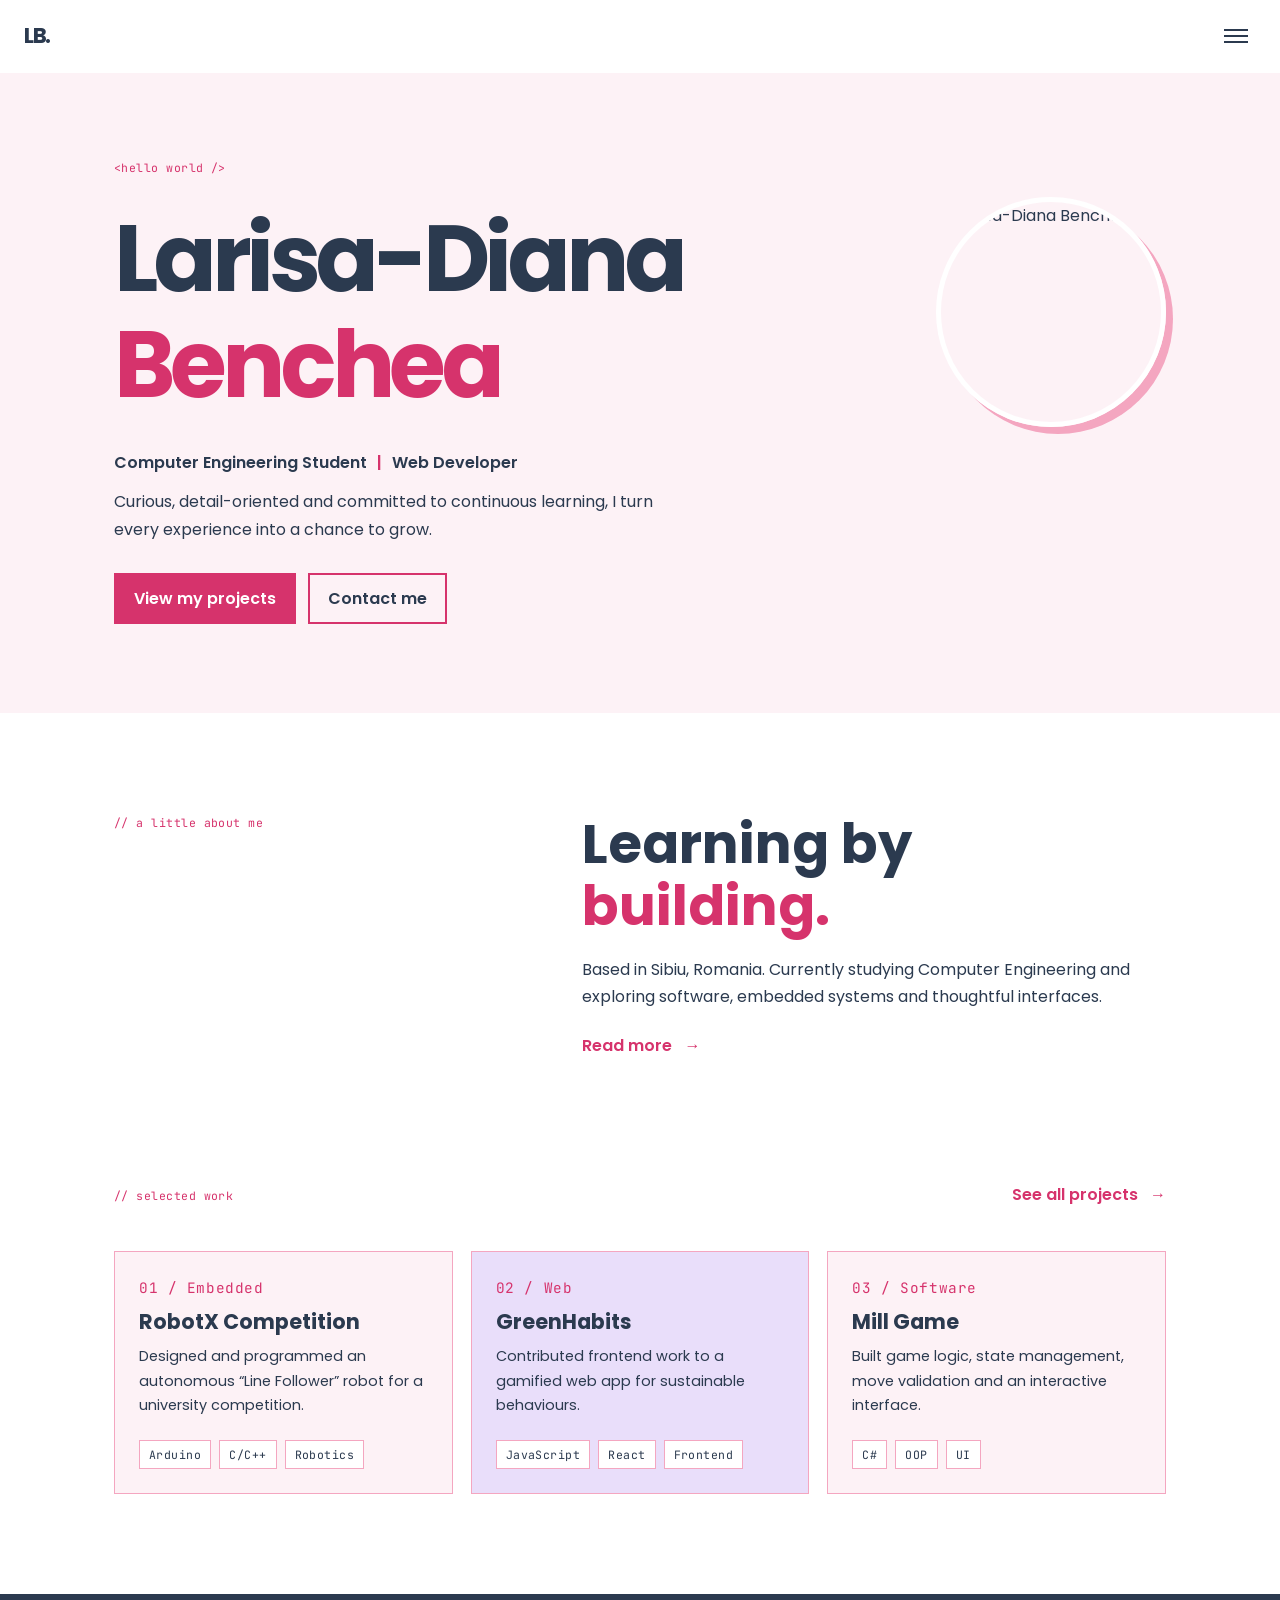
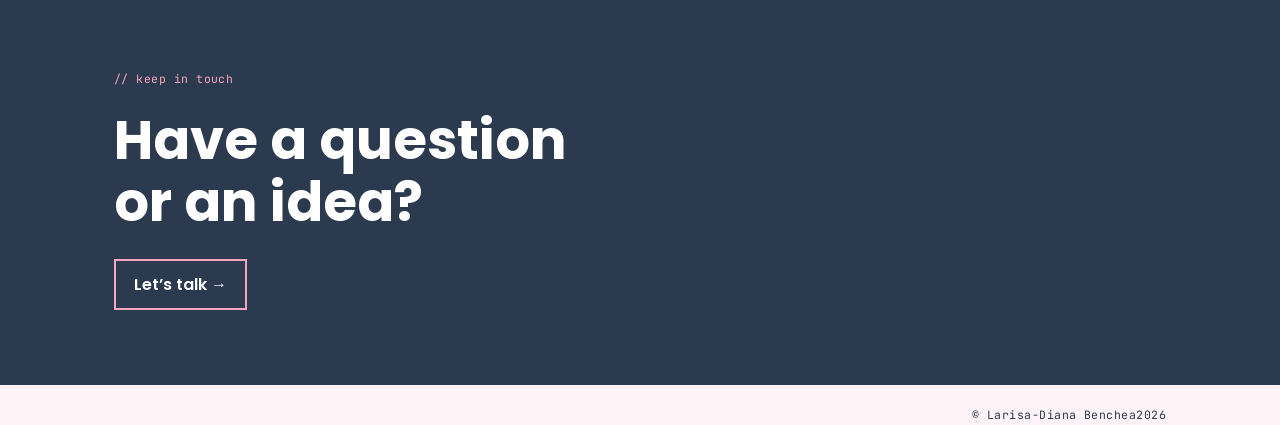
==== commit bee410ca: "final commit" ====
--- a/index.html
+++ b/index.html
@@ -44,9 +44,9 @@
     <section class="featured-section container">
       <div class="section-heading"><p class="section-kicker">// selected work</p><a class="arrow-link" href="projects.html">See all projects <span>→</span></a></div>
       <div class="project-grid featured-grid">
-        <article class="project-card reveal"><p class="project-category">01 / Embedded</p><h3>RobotX Competition</h3><p>Designed and programmed an autonomous “Line Follower” robot for a university competition.</p><div class="tags"><span>Arduino</span><span>C/C++</span><span>Robotics</span></div></article>
-        <article class="project-card reveal"><p class="project-category">02 / Web</p><h3>GreenHabits</h3><p>Contributed frontend work to a gamified web app for sustainable behaviours.</p><div class="tags"><span>JavaScript</span><span>React</span><span>Frontend</span></div></article>
-        <article class="project-card reveal"><p class="project-category">03 / Software</p><h3>Mill Game</h3><p>Built game logic, state management, move validation and an interactive interface.</p><div class="tags"><span>C#</span><span>OOP</span><span>UI</span></div></article>
+        <a class="project-card reveal" href="projects.html" aria-label="View RobotX Competition and other projects"><p class="project-category">01 / Embedded</p><h3>RobotX Competition</h3><p>Designed and programmed an autonomous “Line Follower” robot for a university competition.</p><div class="tags"><span>Arduino</span><span>C/C++</span><span>Robotics</span></div></a>
+        <a class="project-card reveal" href="projects.html" aria-label="View GreenHabits and other projects"><p class="project-category">02 / Web</p><h3>GreenHabits</h3><p>Contributed frontend work to a gamified web app for sustainable behaviours.</p><div class="tags"><span>JavaScript</span><span>React</span><span>Frontend</span></div></a>
+        <a class="project-card reveal" href="projects.html" aria-label="View Mill Game and other projects"><p class="project-category">03 / Software</p><h3>Mill Game</h3><p>Built game logic, state management, move validation and an interactive interface.</p><div class="tags"><span>C#</span><span>OOP</span><span>UI</span></div></a>
       </div>
     </section>
     <section class="home-cta"><div class="container"><p class="section-kicker">// keep in touch</p><h2>Have a question<br>or an idea?</h2><a class="button button-light" href="contact.html">Let’s talk <span>→</span></a></div></section>
--- a/css/style.css
+++ b/css/style.css
@@ -26,12 +26,13 @@
 .skip-link { background: var(--ink); color: var(--white); left: 12px; padding: 8px 12px; position: absolute; top: -100px; z-index: 10; }
 .skip-link:focus { top: 12px; }
 
-.site-header { align-items: center; background: var(--white); display: flex; justify-content: space-between; padding: 18px 24px; position: sticky; top: 0; z-index: 5; }
+.site-header { align-items: center; background: var(--white); display: flex; padding: 18px 24px; position: sticky; top: 0; z-index: 5; }
 .logo { color: var(--ink); font-size: 1.35rem; font-weight: 700; letter-spacing: -0.06em; }
-.site-nav { align-items: center; display: flex; gap: 28px; }
+.site-nav { align-items: center; display: flex; flex-direction: row; gap: 28px; max-width: 0; opacity: 0; overflow: hidden; padding: 0; pointer-events: none; position: absolute; right: 70px; top: 50%; transform: translateY(-50%) translateX(8px); transition: max-width 180ms ease, opacity 180ms ease, transform 180ms ease, visibility 180ms ease; visibility: hidden; white-space: nowrap; }
+.site-nav.open { max-width: 420px; opacity: 1; pointer-events: auto; transform: translateY(-50%) translateX(0); visibility: visible; }
 .site-nav a { color: var(--ink); font: 0.74rem var(--mono); letter-spacing: .04em; text-transform: uppercase; }
 .site-nav a[aria-current="page"] { color: var(--rose-deep); }
-.menu-toggle { background: none; border: 0; display: none; padding: 8px; }
+.menu-toggle { background: none; border: 0; display: block; padding: 8px; position: absolute; right: 24px; top: 50%; transform: translateY(-50%); }
 .menu-toggle span { background: var(--ink); display: block; height: 2px; margin: 4px 0; width: 24px; }
 
 .hero { background: var(--blush); overflow: hidden; }
@@ -39,8 +40,8 @@
 .code-label, .section-kicker, .project-category, .tags, .timeline-date, .site-footer, .filter-button, .form-row label, .field-error, .message-meta, .project-count { font-family: var(--mono); font-size: .72rem; letter-spacing: .04em; }
 .code-label, .section-kicker { color: var(--rose-deep); margin-bottom: 20px; }
 .hero h1 span { color: var(--rose-deep); }
-.hero-name { align-items: center; display: flex; gap: 42px; }
-.hero-profile { border: 5px solid var(--white); border-radius: 50%; box-shadow: 7px 7px 0 var(--rose); display: block; flex: 0 0 155px; height: 155px; object-fit: cover; object-position: center 30%; overflow: hidden; width: 155px; }
+.hero-name { align-items: center; display: flex; gap: 48px; justify-content: space-between; text-align: left; }
+.hero-profile { border: 5px solid var(--white); border-radius: 50%; box-shadow: 7px 7px 0 var(--rose); display: block; flex: 0 0 230px; height: 230px; object-fit: cover; object-position: center 30%; overflow: hidden; width: 230px; }
 .hero-role { font-weight: 600; margin-top: 22px; }
 .hero-role span { color: var(--rose-deep); margin: 0 6px; }
 .hero-text, .page-lead { margin-top: 12px; max-width: 580px; }
@@ -58,11 +59,11 @@
 .arrow-link span { margin-left: 8px; }
 .section-heading { align-items: baseline; display: flex; justify-content: space-between; }
 .featured-section { padding-bottom: 100px; }
-.project-grid { display: grid; gap: 18px; grid-template-columns: repeat(3, 1fr); margin-top: 25px; }
-.project-card { background: var(--blush); border: 1px solid var(--rose); padding: 24px; transition: transform 150ms, box-shadow 150ms; }
+.project-grid { align-items: stretch; display: grid; gap: 18px; grid-auto-rows: 1fr; grid-template-columns: repeat(3, 1fr); margin-top: 25px; }
+.project-card { background: var(--blush); border: 1px solid var(--rose); color: var(--ink); display: flex; flex-direction: column; height: 100%; padding: 24px; transition: transform 150ms, box-shadow 150ms; }
 .project-card:nth-child(2) { background: var(--lilac); border-color: var(--rose); }
 .project-card:nth-child(3) { background: var(--blush); }
-.project-card:hover { box-shadow: 7px 7px 0 var(--rose); transform: translateY(-4px); }
+.project-card:hover { box-shadow: 7px 7px 0 var(--rose); color: var(--ink); text-decoration: none; transform: translateY(-4px); }
 .project-card h2, .project-card h3 { margin: 10px 0; }
 .project-card p { font-size: .9rem; }
 .project-category { color: var(--rose-deep); }
@@ -96,7 +97,7 @@
 .filter-button { background: none; border: 0; color: var(--ink); cursor: pointer; min-height: 44px; padding: 8px; }
 .filter-button[aria-pressed="true"] { color: var(--rose-deep); font-weight: 600; }
 .project-count { color: var(--rose-deep); margin: 17px 0 0; }
-.all-projects { grid-template-columns: repeat(2, 1fr); margin-top: 18px; }
+.all-projects { grid-template-columns: repeat(2, 1fr); grid-auto-rows: minmax(280px, 1fr); margin-top: 18px; }
 .all-projects .project-card { display: flex; flex-direction: column; }
 .project-links { display: flex; gap: 18px; margin-top: 25px; }
 .empty-state { background: var(--blush); margin-top: 18px; padding: 18px; }
@@ -124,10 +125,11 @@
 [hidden] { display: none !important; }
 
 @media (max-width: 760px) {
-  .site-header { padding: 13px 18px; }
+  .site-header { min-height: 60px; padding: 13px 18px; }
   .menu-toggle { display: block; }
-  .site-nav { background: var(--white); display: flex; flex-direction: column; gap: 4px; left: 0; max-height: 0; opacity: 0; overflow: hidden; padding: 0 18px; pointer-events: none; position: absolute; right: 0; top: 60px; transform: translateY(-8px); transition: max-height 180ms ease, opacity 180ms ease, padding 180ms ease, transform 180ms ease, visibility 180ms ease; visibility: hidden; }
-  .site-nav.open { max-height: 260px; opacity: 1; padding-bottom: 14px; padding-top: 14px; pointer-events: auto; transform: translateY(0); visibility: visible; }
+  .menu-toggle { right: 18px; }
+  .site-nav { gap: 18px; right: 64px; }
+  .site-nav.open { max-width: 320px; }
   .site-nav a { min-height: 44px; padding: 9px 0; }
   .menu-toggle span { transition: transform 180ms ease, opacity 180ms ease; }
   .menu-toggle.active span:first-child { transform: translateY(6px) rotate(45deg); }
@@ -136,9 +138,10 @@
   .intro-section, .skills-layout, .contact-section { display: block; }
   .hero-inner { min-height: 0; padding-bottom: 75px; padding-top: 75px; }
   .hero-name { align-items: flex-start; flex-direction: column; gap: 20px; }
-  .hero-profile { flex-basis: 120px; height: 120px; width: 120px; }
+  .hero-profile { align-self: flex-end; }
+  .hero-profile { flex-basis: 150px; height: 150px; width: 150px; }
   .intro-section > div { margin-top: 30px; }
-  .project-grid, .all-projects { grid-template-columns: 1fr; }
+  .project-grid, .all-projects { grid-auto-rows: auto; grid-template-columns: 1fr; }
   .section-heading { align-items: flex-start; flex-direction: column; gap: 10px; }
   .timeline-item { gap: 12px; grid-template-columns: 1fr; padding-left: 18px; }
   .skills-side { border-left: 0; border-top: 2px solid var(--rose); margin-top: 35px; padding-left: 0; padding-top: 25px; }
